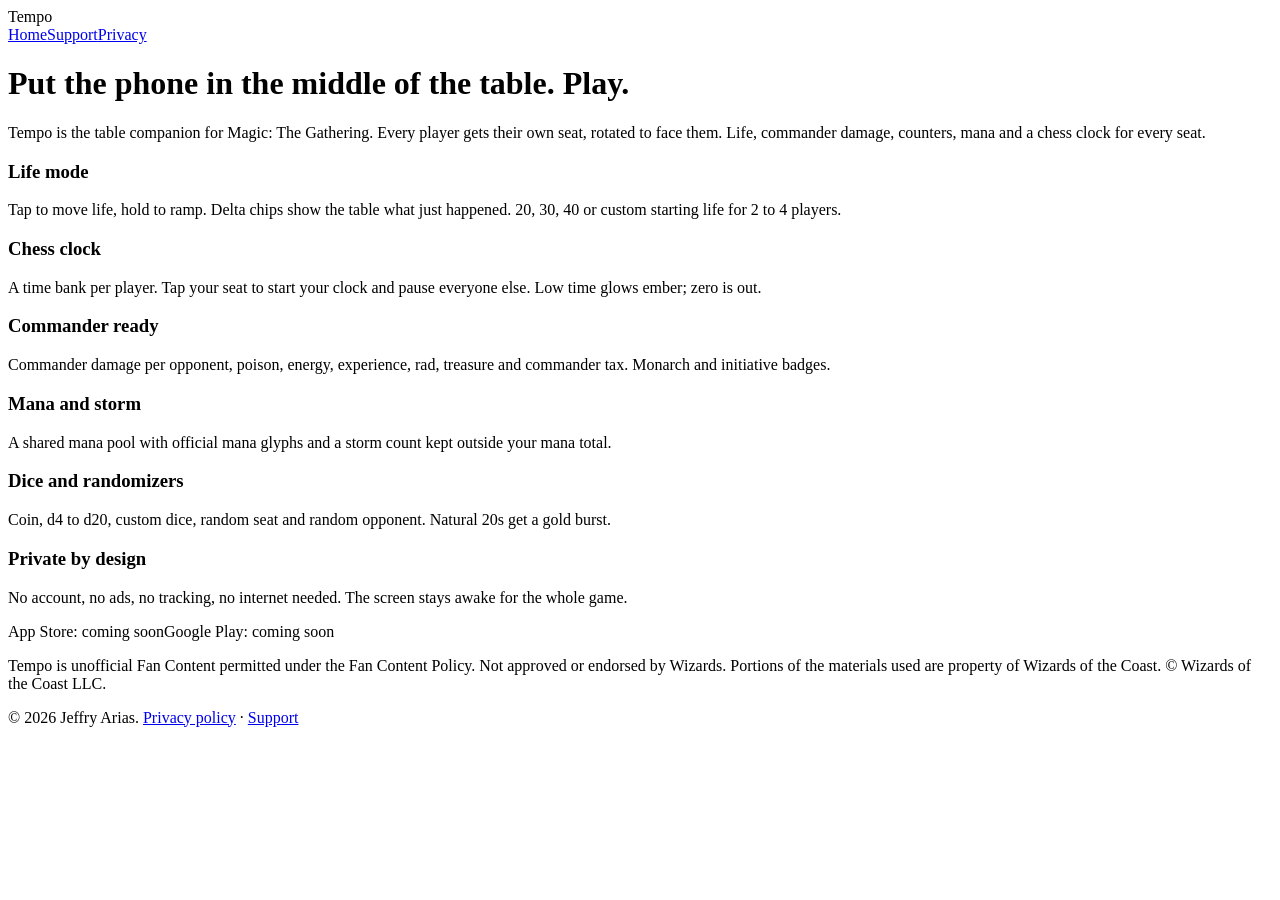
==== index.html @ 906c467d "feat: tempo landing, privacy policy and support pages" ====
<!doctype html><html lang="en"><head><title>Tempo: Life Counter and Clock for Magic: The Gathering</title><meta name="description" content="Tempo is the table companion for Magic: The Gathering. Life counter, commander damage, counters, mana pool, dice and a per-player chess clock. No account, no ads, offline."><meta charset="utf-8"><meta name="viewport" content="width=device-width,initial-scale=1"><link rel="preconnect" href="https://fonts.googleapis.com"><link href="https://fonts.googleapis.com/css2?family=Marcellus&family=Inter:wght@400;600&display=swap" rel="stylesheet"><link rel="stylesheet" href="/tempo-site/style.css"><link rel="icon" href="/tempo-site/logo-mark.svg" type="image/svg+xml"></head><body><div class="wrap"><header class="top"><img src="/tempo-site/logo-mark.svg" alt=""><span class="word">Tempo</span><nav><a href="/tempo-site/">Home</a><a href="/tempo-site/support/">Support</a><a href="/tempo-site/privacy/">Privacy</a></nav></header>
<h1>Put the phone in the middle of the table. Play.</h1>
<p class="lead">Tempo is the table companion for Magic: The Gathering. Every player gets their own seat, rotated to face them. Life, commander damage, counters, mana and a chess clock for every seat.</p>
<div class="grid">
<div class="card"><h3>Life mode</h3><p>Tap to move life, hold to ramp. Delta chips show the table what just happened. 20, 30, 40 or custom starting life for 2 to 4 players.</p></div>
<div class="card"><h3>Chess clock</h3><p>A time bank per player. Tap your seat to start your clock and pause everyone else. Low time glows ember; zero is out.</p></div>
<div class="card"><h3>Commander ready</h3><p>Commander damage per opponent, poison, energy, experience, rad, treasure and commander tax. Monarch and initiative badges.</p></div>
<div class="card"><h3>Mana and storm</h3><p>A shared mana pool with official mana glyphs and a storm count kept outside your mana total.</p></div>
<div class="card"><h3>Dice and randomizers</h3><p>Coin, d4 to d20, custom dice, random seat and random opponent. Natural 20s get a gold burst.</p></div>
<div class="card"><h3>Private by design</h3><p>No account, no ads, no tracking, no internet needed. The screen stays awake for the whole game.</p></div>
</div>
<div class="badges"><span class="badge">App Store: coming soon</span><span class="badge">Google Play: coming soon</span></div>
<footer><p>Tempo is unofficial Fan Content permitted under the Fan Content Policy. Not approved or endorsed by Wizards. Portions of the materials used are property of Wizards of the Coast. &copy; Wizards of the Coast LLC.</p><p>&copy; 2026 Jeffry Arias. <a href="/tempo-site/privacy/">Privacy policy</a> &middot; <a href="/tempo-site/support/">Support</a></p></footer></div></body></html>
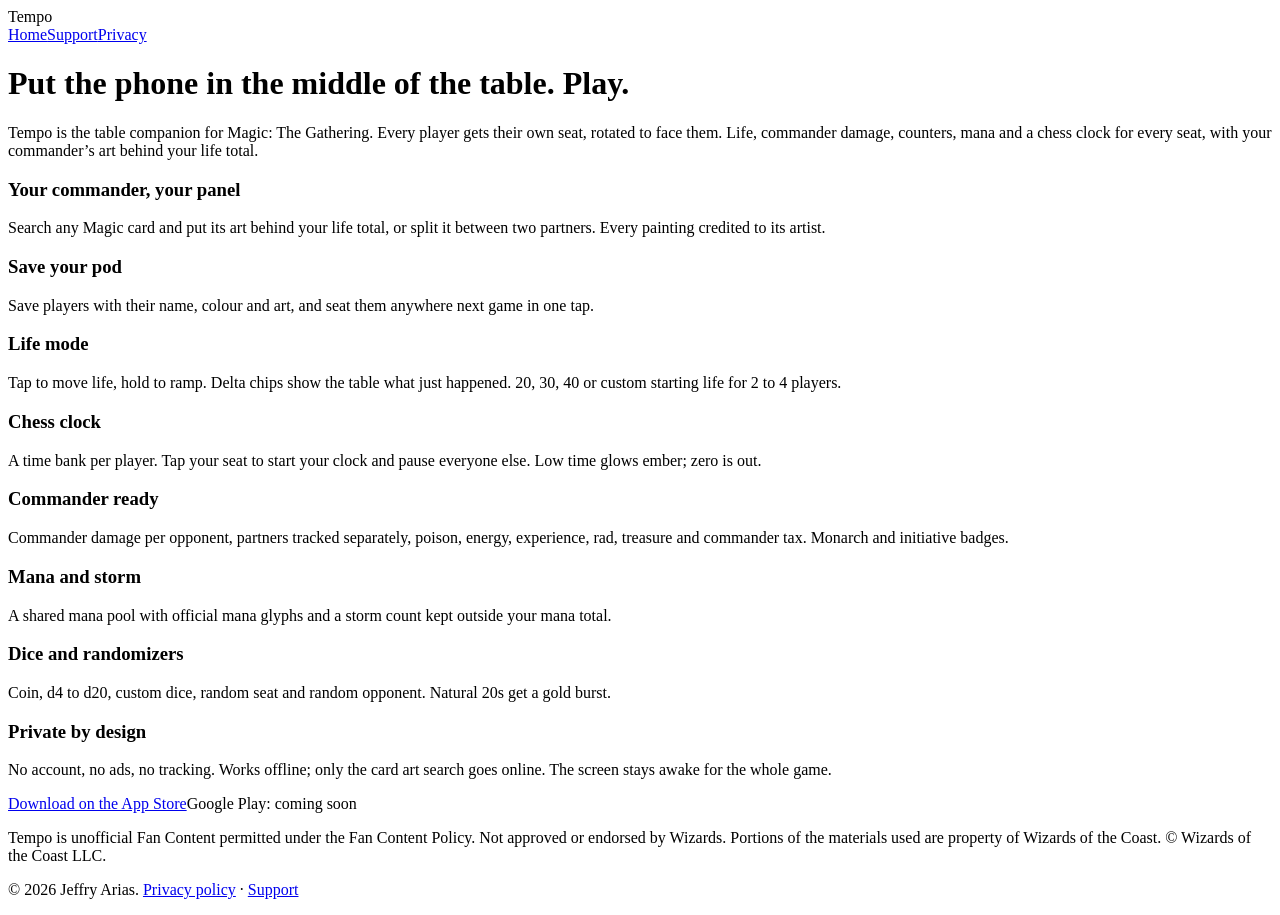
==== commit 7581d09f: "feat: card art, saved players and privacy update for 1.1.0" ====
--- a/index.html
+++ b/index.html
@@ -1,13 +1,15 @@
-<!doctype html><html lang="en"><head><title>Tempo: Life Counter and Clock for Magic: The Gathering</title><meta name="description" content="Tempo is the table companion for Magic: The Gathering. Life counter, commander damage, counters, mana pool, dice and a per-player chess clock. No account, no ads, offline."><meta charset="utf-8"><meta name="viewport" content="width=device-width,initial-scale=1"><link rel="preconnect" href="https://fonts.googleapis.com"><link href="https://fonts.googleapis.com/css2?family=Marcellus&family=Inter:wght@400;600&display=swap" rel="stylesheet"><link rel="stylesheet" href="/tempo-site/style.css"><link rel="icon" href="/tempo-site/logo-mark.svg" type="image/svg+xml"></head><body><div class="wrap"><header class="top"><img src="/tempo-site/logo-mark.svg" alt=""><span class="word">Tempo</span><nav><a href="/tempo-site/">Home</a><a href="/tempo-site/support/">Support</a><a href="/tempo-site/privacy/">Privacy</a></nav></header>
+<!doctype html><html lang="en"><head><title>Tempo: Life Counter and Clock for Magic: The Gathering</title><meta name="description" content="Tempo is the table companion for Magic: The Gathering. Life counter, commander damage, counters, mana pool, dice and a per-player chess clock. No account, no ads, card art backgrounds and saved players."><meta charset="utf-8"><meta name="viewport" content="width=device-width,initial-scale=1"><link rel="preconnect" href="https://fonts.googleapis.com"><link href="https://fonts.googleapis.com/css2?family=Marcellus&family=Inter:wght@400;600&display=swap" rel="stylesheet"><link rel="stylesheet" href="/tempo-site/style.css"><link rel="icon" href="/tempo-site/logo-mark.svg" type="image/svg+xml"></head><body><div class="wrap"><header class="top"><img src="/tempo-site/logo-mark.svg" alt=""><span class="word">Tempo</span><nav><a href="/tempo-site/">Home</a><a href="/tempo-site/support/">Support</a><a href="/tempo-site/privacy/">Privacy</a></nav></header>
 <h1>Put the phone in the middle of the table. Play.</h1>
-<p class="lead">Tempo is the table companion for Magic: The Gathering. Every player gets their own seat, rotated to face them. Life, commander damage, counters, mana and a chess clock for every seat.</p>
+<p class="lead">Tempo is the table companion for Magic: The Gathering. Every player gets their own seat, rotated to face them. Life, commander damage, counters, mana and a chess clock for every seat, with your commander&rsquo;s art behind your life total.</p>
 <div class="grid">
+<div class="card"><h3>Your commander, your panel</h3><p>Search any Magic card and put its art behind your life total, or split it between two partners. Every painting credited to its artist.</p></div>
+<div class="card"><h3>Save your pod</h3><p>Save players with their name, colour and art, and seat them anywhere next game in one tap.</p></div>
 <div class="card"><h3>Life mode</h3><p>Tap to move life, hold to ramp. Delta chips show the table what just happened. 20, 30, 40 or custom starting life for 2 to 4 players.</p></div>
 <div class="card"><h3>Chess clock</h3><p>A time bank per player. Tap your seat to start your clock and pause everyone else. Low time glows ember; zero is out.</p></div>
-<div class="card"><h3>Commander ready</h3><p>Commander damage per opponent, poison, energy, experience, rad, treasure and commander tax. Monarch and initiative badges.</p></div>
+<div class="card"><h3>Commander ready</h3><p>Commander damage per opponent, partners tracked separately, poison, energy, experience, rad, treasure and commander tax. Monarch and initiative badges.</p></div>
 <div class="card"><h3>Mana and storm</h3><p>A shared mana pool with official mana glyphs and a storm count kept outside your mana total.</p></div>
 <div class="card"><h3>Dice and randomizers</h3><p>Coin, d4 to d20, custom dice, random seat and random opponent. Natural 20s get a gold burst.</p></div>
-<div class="card"><h3>Private by design</h3><p>No account, no ads, no tracking, no internet needed. The screen stays awake for the whole game.</p></div>
+<div class="card"><h3>Private by design</h3><p>No account, no ads, no tracking. Works offline; only the card art search goes online. The screen stays awake for the whole game.</p></div>
 </div>
-<div class="badges"><span class="badge">App Store: coming soon</span><span class="badge">Google Play: coming soon</span></div>
+<div class="badges"><a class="badge" href="https://apps.apple.com/app/id6812206072">Download on the App Store</a><span class="badge">Google Play: coming soon</span></div>
 <footer><p>Tempo is unofficial Fan Content permitted under the Fan Content Policy. Not approved or endorsed by Wizards. Portions of the materials used are property of Wizards of the Coast. &copy; Wizards of the Coast LLC.</p><p>&copy; 2026 Jeffry Arias. <a href="/tempo-site/privacy/">Privacy policy</a> &middot; <a href="/tempo-site/support/">Support</a></p></footer></div></body></html>
